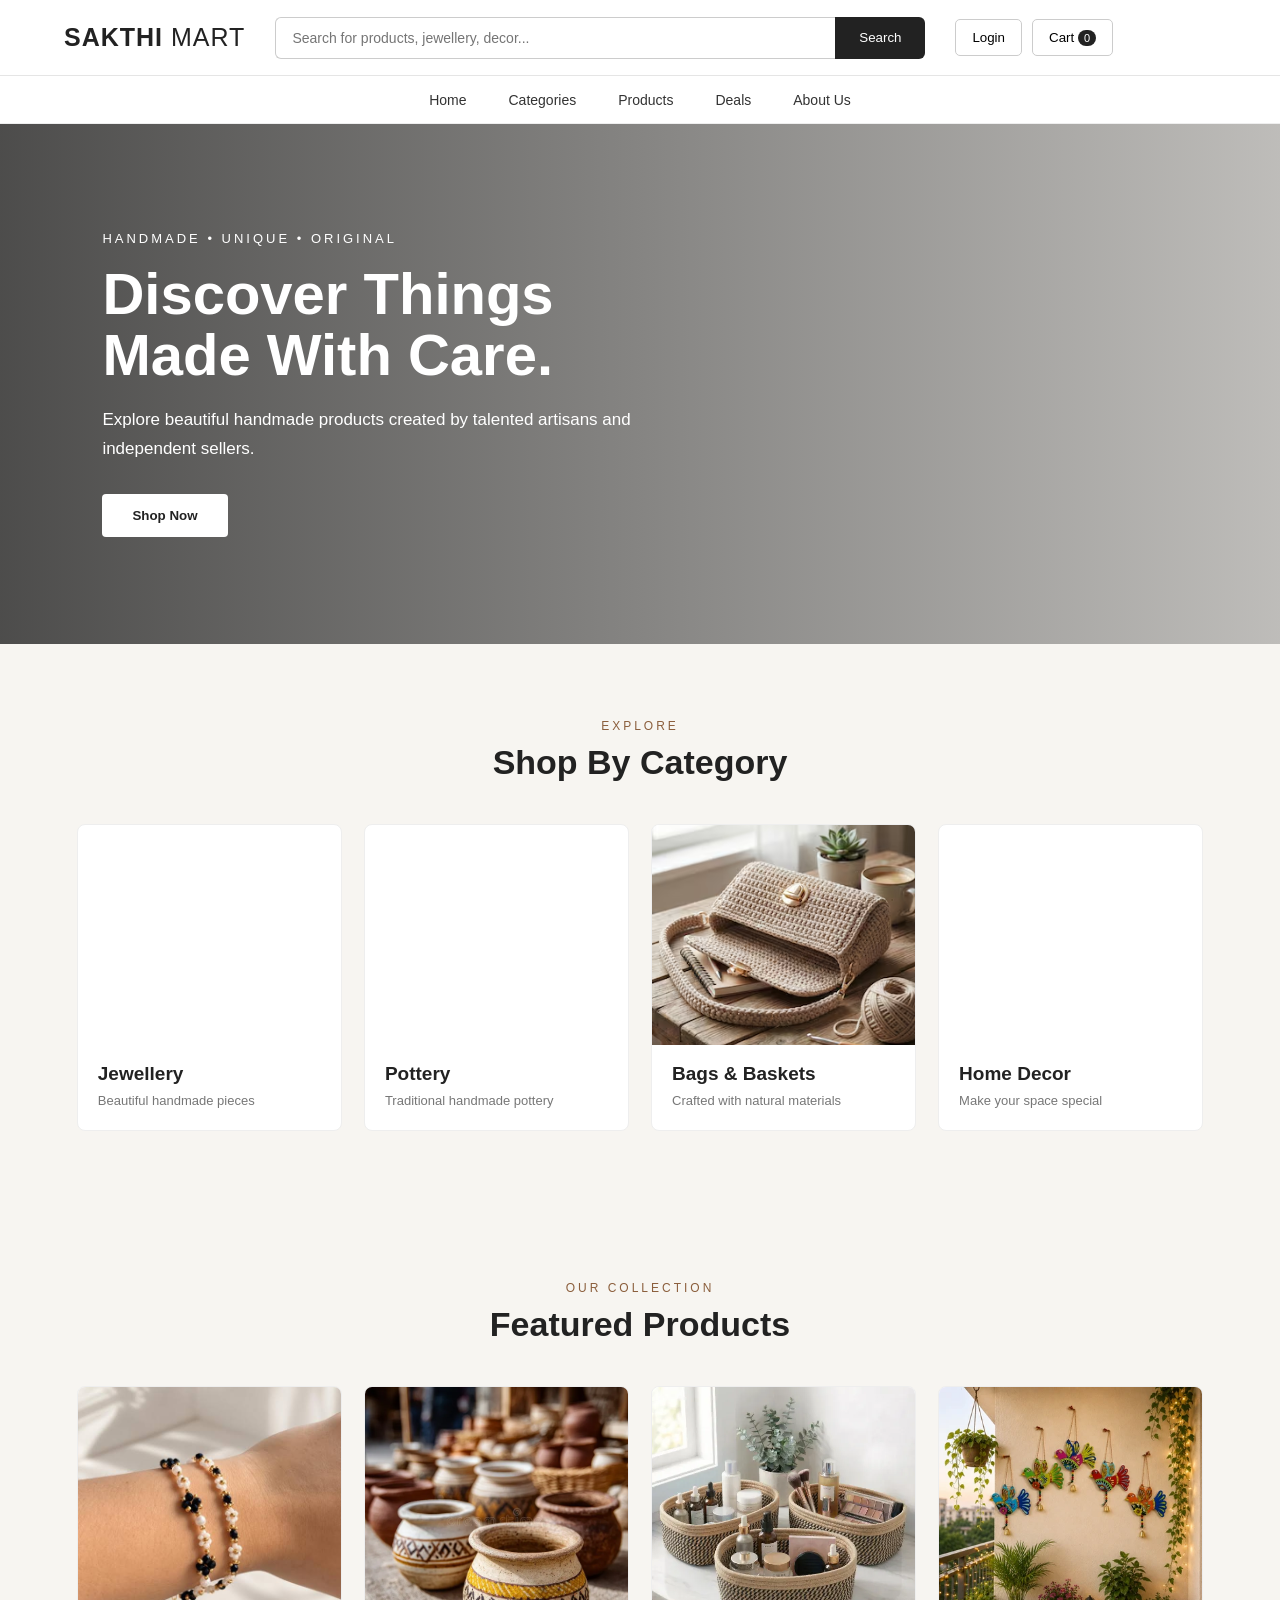
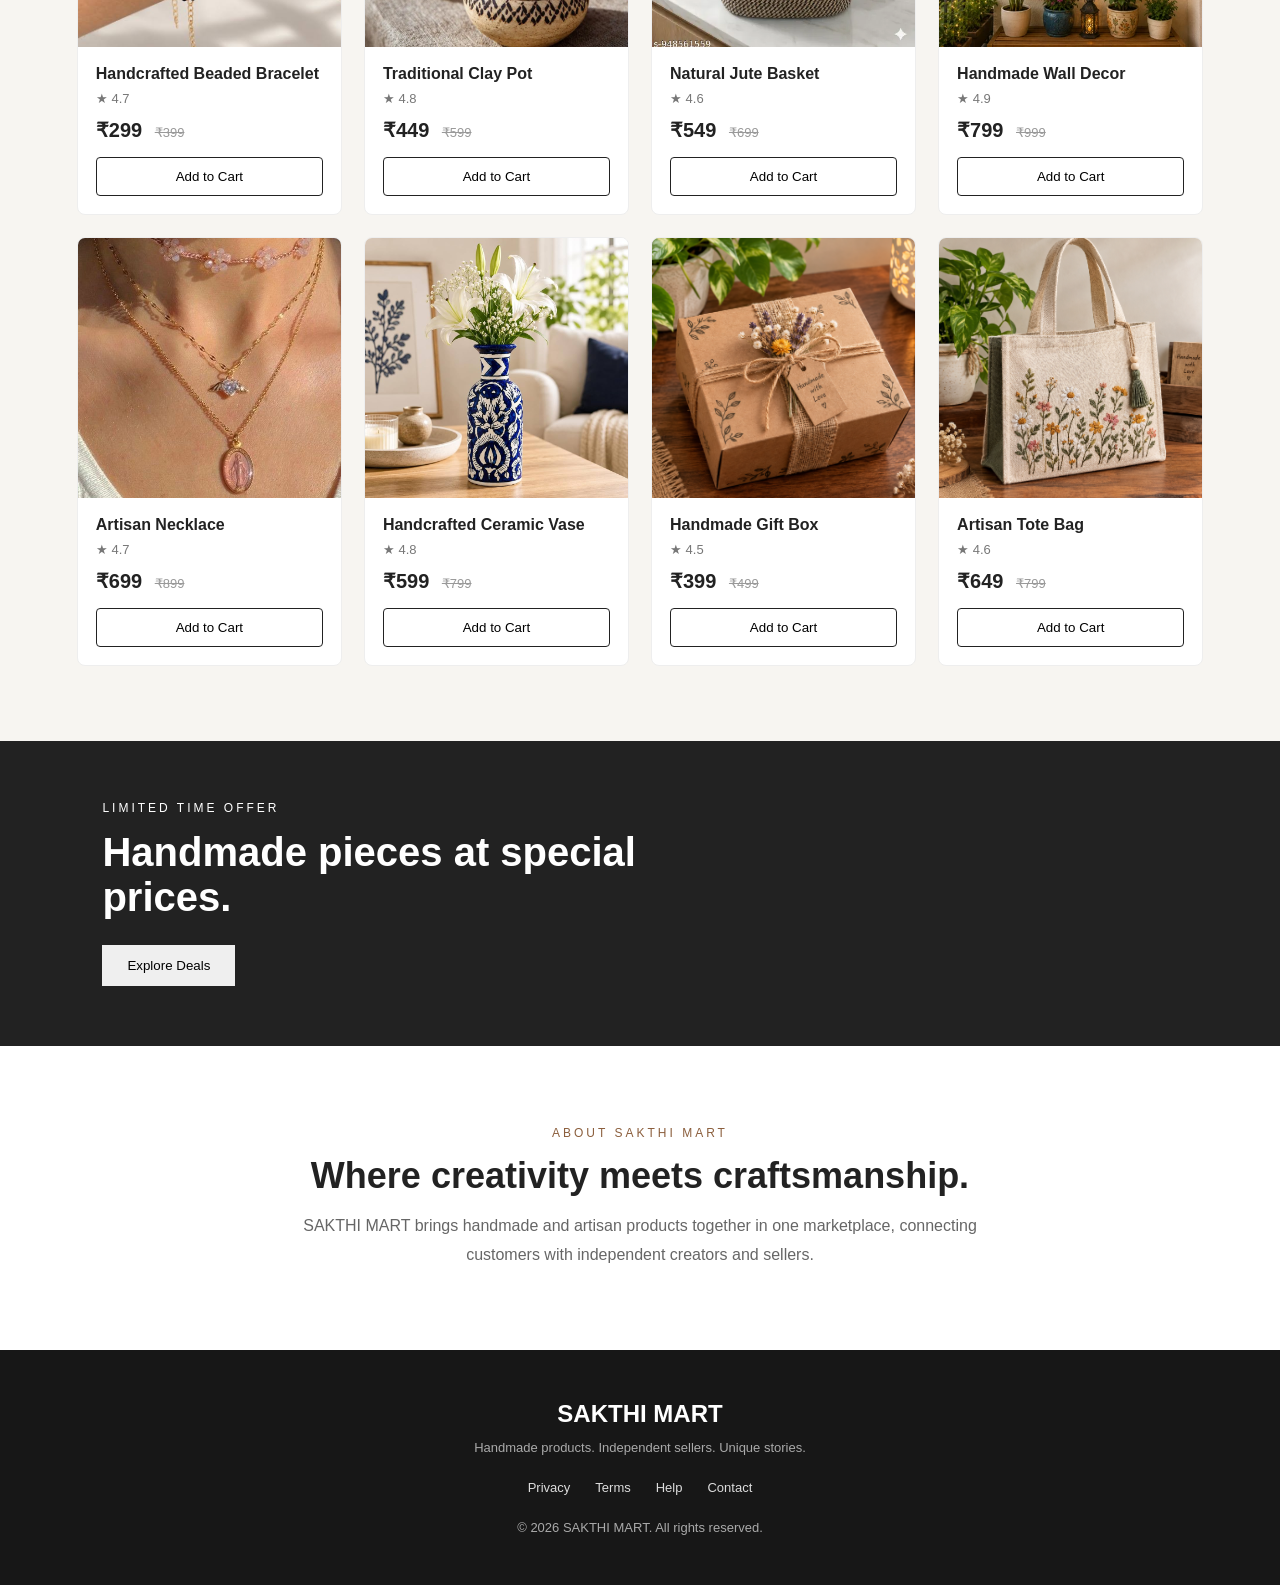
==== frontend/index.html @ 214126aa "feat: add SAKTHI MART frontend" ====
<!DOCTYPE html>
<html lang="en">
<head>
    <meta charset="UTF-8">
    <meta name="viewport" content="width=device-width, initial-scale=1.0">

    <title>SAKTHI MART | Handmade Marketplace</title>

    <link rel="stylesheet" href="style.css">
</head>

<body>

    <!-- HEADER -->
    <header class="header">

        <div class="logo">
            SAKTHI <span>MART</span>
        </div>

        <div class="search-box">
            <input 
                type="text"
                id="searchInput"
                placeholder="Search for products, jewellery, decor..."
            >
            <button onclick="searchProducts()">Search</button>
        </div>

        <div class="header-actions">
            <button onclick="showLogin()">Login</button>

            <button onclick="openCart()">
                Cart
                <span id="cartCount">0</span>
            </button>
        </div>

    </header>


    <!-- NAVIGATION -->
    <nav class="navigation">

        <a href="#home">Home</a>

        <a href="#categories">Categories</a>

        <a href="#products">Products</a>

        <a href="#deals">Deals</a>

        <a href="#about">About Us</a>

    </nav>


    <!-- HERO SECTION -->
    <section class="hero" id="home">

        <div class="hero-content">

            <p class="small-title">
                HANDMADE • UNIQUE • ORIGINAL
            </p>

            <h1>
                Discover Things<br>
                Made With Care.
            </h1>

            <p>
                Explore beautiful handmade products created
                by talented artisans and independent sellers.
            </p>

            <button class="shop-button" onclick="scrollToProducts()">
                Shop Now
            </button>

        </div>

    </section>


    <!-- CATEGORIES -->
    <section class="categories-section" id="categories">

        <div class="section-heading">

            <p>EXPLORE</p>

            <h2>Shop By Category</h2>

        </div>


        <div class="category-grid">

            <div class="category-card">
                <div class="category-image jewellery"></div>
                <h3>Jewellery</h3>
                <p>Beautiful handmade pieces</p>
            </div>


            <div class="category-card">
                <div class="category-image pottery"></div>
                <h3>Pottery</h3>
                <p>Traditional handmade pottery</p>
            </div>


            <div class="category-card">
                <div class="category-image bags"></div>
                <h3>Bags & Baskets</h3>
                <p>Crafted with natural materials</p>
            </div>


            <div class="category-card">
                <div class="category-image decor"></div>
                <h3>Home Decor</h3>
                <p>Make your space special</p>
            </div>

        </div>

    </section>


    <!-- PRODUCTS -->
    <section class="products-section" id="products">

        <div class="section-heading">

            <p>OUR COLLECTION</p>

            <h2>Featured Products</h2>

        </div>


        <div class="product-grid" id="productGrid">

            <!-- Products will be added using JavaScript -->

        </div>

    </section>


    <!-- DEALS -->
    <section class="deal-section" id="deals">

        <div>

            <p>LIMITED TIME OFFER</p>

            <h2>Handmade pieces at special prices.</h2>

            <button onclick="scrollToProducts()">
                Explore Deals
            </button>

        </div>

    </section>


    <!-- ABOUT -->
    <section class="about-section" id="about">

        <div>

            <p>ABOUT SAKTHI MART</p>

            <h2>Where creativity meets craftsmanship.</h2>

            <p>
                SAKTHI MART brings handmade and artisan products
                together in one marketplace, connecting customers
                with independent creators and sellers.
            </p>

        </div>

    </section>


    <!-- FOOTER -->
    <footer>

        <div class="footer-logo">
            SAKTHI MART
        </div>

        <p>
            Handmade products. Independent sellers. Unique stories.
        </p>

        <div class="footer-links">

            <a href="#">Privacy</a>
            <a href="#">Terms</a>
            <a href="#">Help</a>
            <a href="#">Contact</a>

        </div>

        <p class="copyright">
            © 2026 SAKTHI MART. All rights reserved.
        </p>

    </footer>


    <!-- CART PANEL -->
    <div class="cart-panel" id="cartPanel">

        <div class="cart-header">

            <h2>Your Cart</h2>

            <button onclick="closeCart()">×</button>

        </div>

        <div id="cartItems">

            <p class="empty-cart">
                Your cart is empty.
            </p>

        </div>

        <div class="cart-bottom">

            <strong>
                Total: ₹<span id="cartTotal">0</span>
            </strong>

            <button onclick="checkout()">
                Proceed to Checkout
            </button>

        </div>

    </div>


    <!-- LOGIN POPUP -->
    <div class="modal" id="loginModal">

        <div class="modal-box">

            <button class="close-modal" onclick="closeLogin()">
                ×
            </button>

            <h2>Welcome Back</h2>

            <p>Login to continue shopping.</p>

            <input
                type="text"
                id="loginEmail"
                placeholder="Email"
            >

            <input
                type="password"
                id="loginPassword"
                placeholder="Password"
            >

            <button onclick="loginUser()">
                Login
            </button>

        </div>

    </div>


    <script src="script.js"></script>

</body>
</html>
---- frontend/style.css ----
* {
    margin: 0;
    padding: 0;
    box-sizing: border-box;
}

html {
    scroll-behavior: smooth;
}

body {
    font-family: Arial, Helvetica, sans-serif;
    background: #f7f5f1;
    color: #222;
}

/* HEADER */

.header {
    height: 76px;
    background: #ffffff;
    display: flex;
    align-items: center;
    gap: 30px;
    padding: 0 5%;
    border-bottom: 1px solid #e5e5e5;
    position: sticky;
    top: 0;
    z-index: 1000;
}

.logo {
    font-size: 25px;
    font-weight: 800;
    letter-spacing: 1px;
    white-space: nowrap;
}

.logo span {
    font-weight: 400;
}

.search-box {
    flex: 1;
    max-width: 650px;
    display: flex;
    height: 42px;
}

.search-box input {
    flex: 1;
    border: 1px solid #ccc;
    border-right: none;
    padding: 0 16px;
    font-size: 14px;
    outline: none;
    border-radius: 6px 0 0 6px;
}

.search-box button {
    width: 90px;
    border: none;
    background: #222;
    color: white;
    border-radius: 0 6px 6px 0;
    cursor: pointer;
}

.header-actions {
    display: flex;
    gap: 10px;
}

.header-actions button {
    border: 1px solid #ccc;
    background: white;
    padding: 10px 16px;
    border-radius: 5px;
    cursor: pointer;
}

#cartCount {
    background: #222;
    color: white;
    padding: 2px 6px;
    border-radius: 10px;
    font-size: 11px;
}

/* NAVIGATION */

.navigation {
    height: 48px;
    background: white;
    display: flex;
    justify-content: center;
    align-items: center;
    gap: 42px;
    border-bottom: 1px solid #eee;
}

.navigation a {
    text-decoration: none;
    color: #333;
    font-size: 14px;
}

.navigation a:hover {
    color: #8b5e3c;
}

/* HERO */

.hero {
    min-height: 520px;
    background:
        linear-gradient(
            90deg,
            rgba(20, 20, 20, 0.75),
            rgba(20, 20, 20, 0.25)
        ),
        url("assets/hero.jpg");

    background-size: cover;
    background-position: center;
    display: flex;
    align-items: center;
    padding: 70px 8%;
    color: white;
}

.hero-content {
    max-width: 620px;
}

.small-title {
    font-size: 13px;
    letter-spacing: 3px;
    margin-bottom: 18px;
}

.hero h1 {
    font-size: 58px;
    line-height: 1.05;
    margin-bottom: 20px;
}

.hero-content > p:not(.small-title) {
    font-size: 17px;
    line-height: 1.7;
    max-width: 550px;
}

.shop-button {
    margin-top: 30px;
    padding: 14px 30px;
    border: none;
    background: white;
    color: #222;
    font-weight: bold;
    cursor: pointer;
    border-radius: 4px;
}

/* SECTION */

.categories-section,
.products-section {
    padding: 75px 6%;
}

.section-heading {
    text-align: center;
    margin-bottom: 42px;
}

.section-heading p {
    color: #8b5e3c;
    font-size: 12px;
    letter-spacing: 3px;
    margin-bottom: 10px;
}

.section-heading h2 {
    font-size: 34px;
}

/* CATEGORY */

.category-grid {
    display: grid;
    grid-template-columns: repeat(4, 1fr);
    gap: 22px;
}

.category-card {
    background: white;
    padding-bottom: 22px;
    border-radius: 8px;
    overflow: hidden;
    border: 1px solid #eee;
    transition: 0.3s;
}

.category-card:hover {
    transform: translateY(-5px);
    box-shadow: 0 10px 30px rgba(0,0,0,0.08);
}

.category-card h3,
.category-card p {
    padding-left: 20px;
    padding-right: 20px;
}

.category-card h3 {
    margin-top: 18px;
    font-size: 19px;
}

.category-card p {
    margin-top: 8px;
    color: #777;
    font-size: 13px;
}

.category-image {
    height: 220px;
    background-size: cover;
    background-position: center;
}

.jewellery {
    background-image: url("assets/jewellery.jpg");
}

.pottery {
    background-image: url("assets/pottery.jpg");
}

.bags {
    background-image: url("assets/bags.jpg");
}

.decor {
    background-image: url("assets/decor.jpg");
}

/* PRODUCTS */

.product-grid {
    display: grid;
    grid-template-columns: repeat(4, 1fr);
    gap: 22px;
}

.product-card {
    background: white;
    border-radius: 8px;
    overflow: hidden;
    border: 1px solid #eee;
    transition: 0.3s;
}

.product-card:hover {
    transform: translateY(-4px);
    box-shadow: 0 10px 25px rgba(0,0,0,0.08);
}

.product-image {
    height: 260px;
    background-size: cover;
    background-position: center;
}

.product-info {
    padding: 18px;
}

.product-info h3 {
    font-size: 16px;
    margin-bottom: 8px;
}

.rating {
    font-size: 13px;
    color: #777;
    margin-bottom: 12px;
}

.price {
    font-size: 20px;
    font-weight: bold;
}

.old-price {
    color: #999;
    text-decoration: line-through;
    font-size: 13px;
    margin-left: 7px;
}

.add-cart {
    width: 100%;
    margin-top: 15px;
    padding: 11px;
    border: 1px solid #222;
    background: white;
    cursor: pointer;
    border-radius: 4px;
}

.add-cart:hover {
    background: #222;
    color: white;
}

/* DEAL */

.deal-section {
    min-height: 300px;
    background: #222;
    color: white;
    display: flex;
    align-items: center;
    padding: 60px 8%;
}

.deal-section p {
    letter-spacing: 3px;
    font-size: 12px;
    margin-bottom: 15px;
}

.deal-section h2 {
    font-size: 40px;
    max-width: 650px;
}

.deal-section button {
    margin-top: 25px;
    padding: 13px 25px;
    border: none;
    cursor: pointer;
}

/* ABOUT */

.about-section {
    padding: 80px 12%;
    background: white;
    text-align: center;
}

.about-section > div {
    max-width: 750px;
    margin: auto;
}

.about-section p:first-child {
    color: #8b5e3c;
    letter-spacing: 3px;
    font-size: 12px;
}

.about-section h2 {
    font-size: 36px;
    margin: 15px 0;
}

.about-section p:last-child {
    color: #666;
    line-height: 1.8;
}

/* FOOTER */

footer {
    background: #171717;
    color: white;
    text-align: center;
    padding: 50px 20px;
}

.footer-logo {
    font-size: 24px;
    font-weight: bold;
    margin-bottom: 12px;
}

footer > p {
    color: #aaa;
    font-size: 13px;
}

.footer-links {
    margin: 25px 0;
    display: flex;
    justify-content: center;
    gap: 25px;
}

.footer-links a {
    color: #ddd;
    text-decoration: none;
    font-size: 13px;
}

.copyright {
    margin-top: 20px;
}

/* CART */

.cart-panel {
    position: fixed;
    top: 0;
    right: -430px;
    width: 400px;
    height: 100vh;
    background: white;
    z-index: 3000;
    box-shadow: -5px 0 25px rgba(0,0,0,0.15);
    transition: 0.3s;
    padding: 25px;
}

.cart-panel.active {
    right: 0;
}

.cart-header {
    display: flex;
    justify-content: space-between;
    align-items: center;
    padding-bottom: 20px;
    border-bottom: 1px solid #eee;
}

.cart-header button,
.close-modal {
    border: none;
    background: none;
    font-size: 28px;
    cursor: pointer;
}

.empty-cart {
    text-align: center;
    color: #777;
    margin-top: 80px;
}

.cart-bottom {
    position: absolute;
    bottom: 25px;
    left: 25px;
    right: 25px;
}

.cart-bottom button {
    width: 100%;
    margin-top: 15px;
    padding: 14px;
    background: #222;
    color: white;
    border: none;
    cursor: pointer;
}

/* LOGIN */

.modal {
    position: fixed;
    inset: 0;
    background: rgba(0,0,0,0.6);
    display: none;
    justify-content: center;
    align-items: center;
    z-index: 4000;
}

.modal.active {
    display: flex;
}

.modal-box {
    width: 380px;
    background: white;
    padding: 35px;
    border-radius: 8px;
    position: relative;
}

.modal-box h2 {
    margin-bottom: 8px;
}

.modal-box p {
    color: #777;
    margin-bottom: 25px;
}

.modal-box input {
    width: 100%;
    padding: 13px;
    margin-bottom: 12px;
    border: 1px solid #ccc;
}

.modal-box > button:not(.close-modal) {
    width: 100%;
    padding: 13px;
    background: #222;
    color: white;
    border: none;
    cursor: pointer;
}

.close-modal {
    position: absolute;
    top: 10px;
    right: 15px;
}

/* MOBILE */

@media (max-width: 900px) {

    .header {
        flex-wrap: wrap;
        height: auto;
        padding: 15px;
    }

    .search-box {
        order: 3;
        width: 100%;
        max-width: none;
    }

    .navigation {
        gap: 15px;
        overflow-x: auto;
        justify-content: flex-start;
        padding: 0 15px;
    }

    .hero h1 {
        font-size: 42px;
    }

    .category-grid,
    .product-grid {
        grid-template-columns: repeat(2, 1fr);
    }
}

@media (max-width: 600px) {

    .category-grid,
    .product-grid {
        grid-template-columns: 1fr;
    }

    .hero {
        min-height: 450px;
        padding: 40px 25px;
    }

    .hero h1 {
        font-size: 36px;
    }

    .deal-section h2 {
        font-size: 30px;
    }

    .cart-panel {
        width: 100%;
        right: -100%;
    }
}
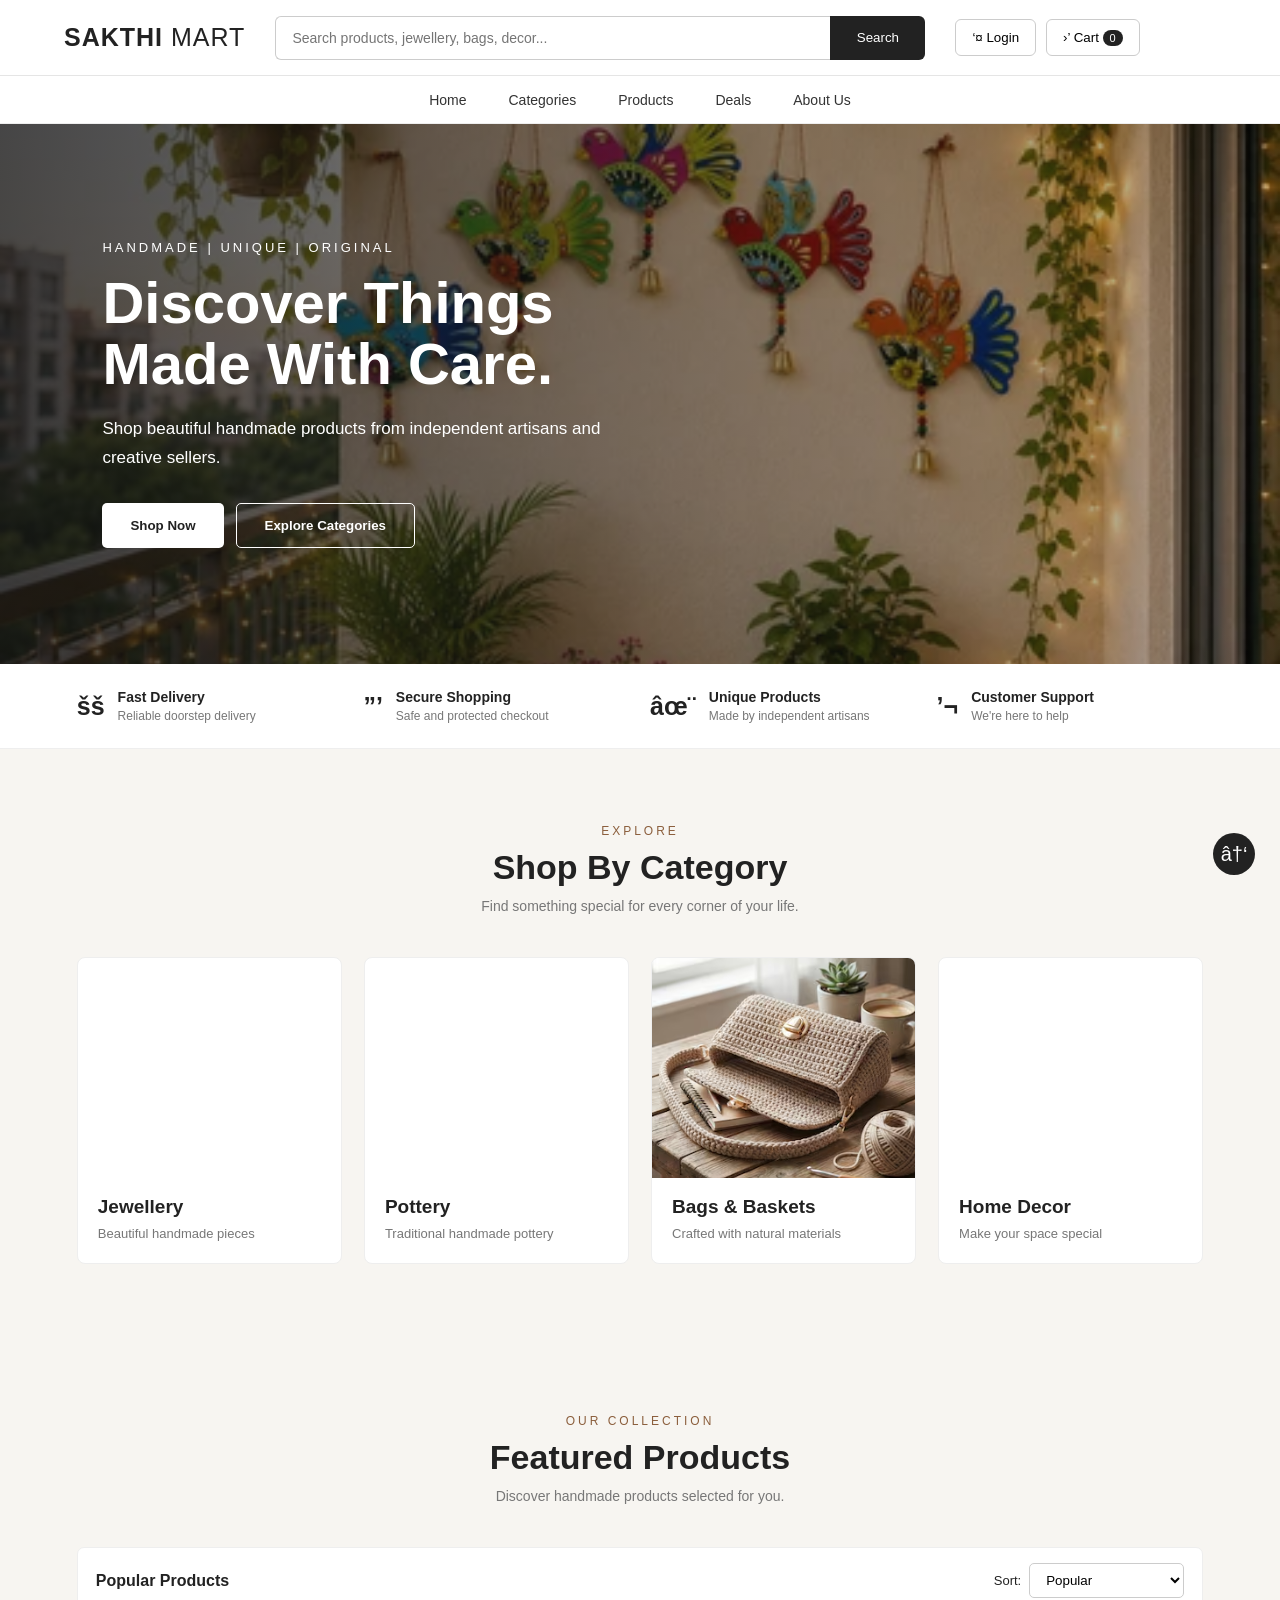
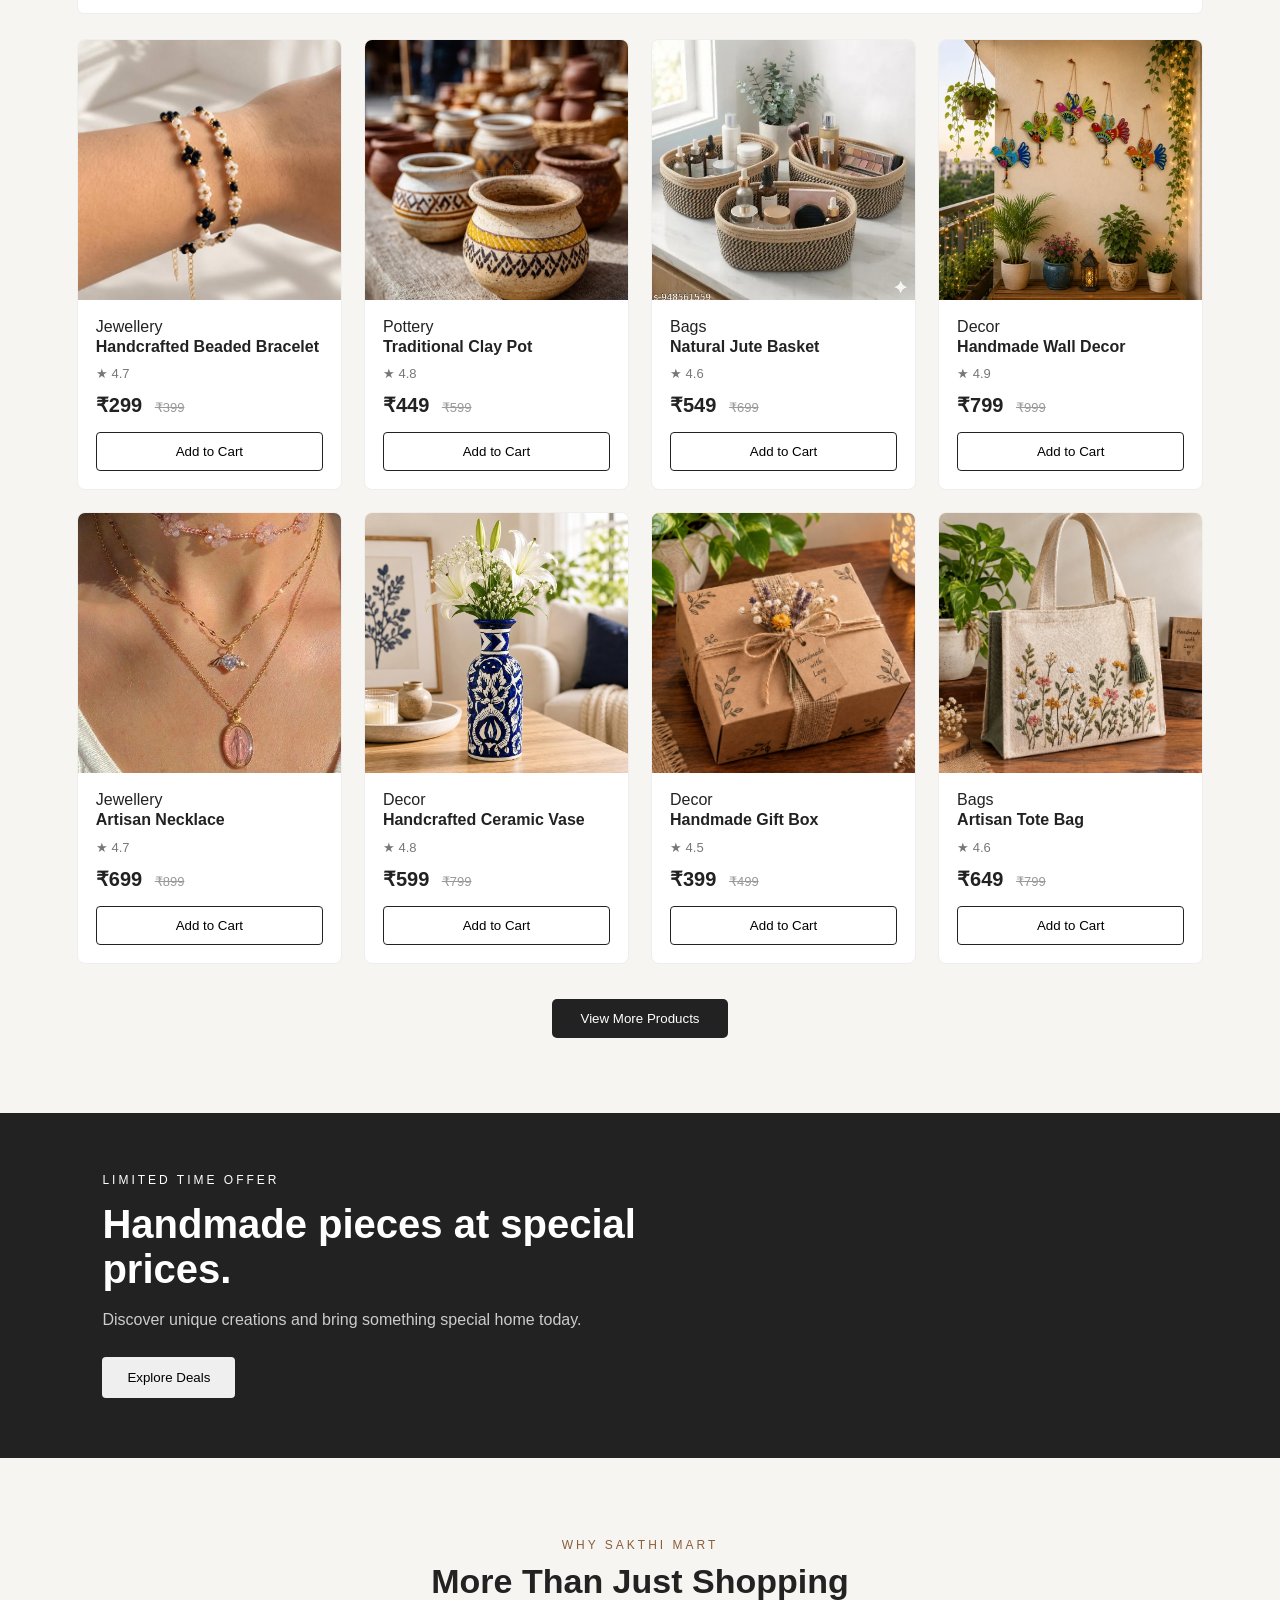
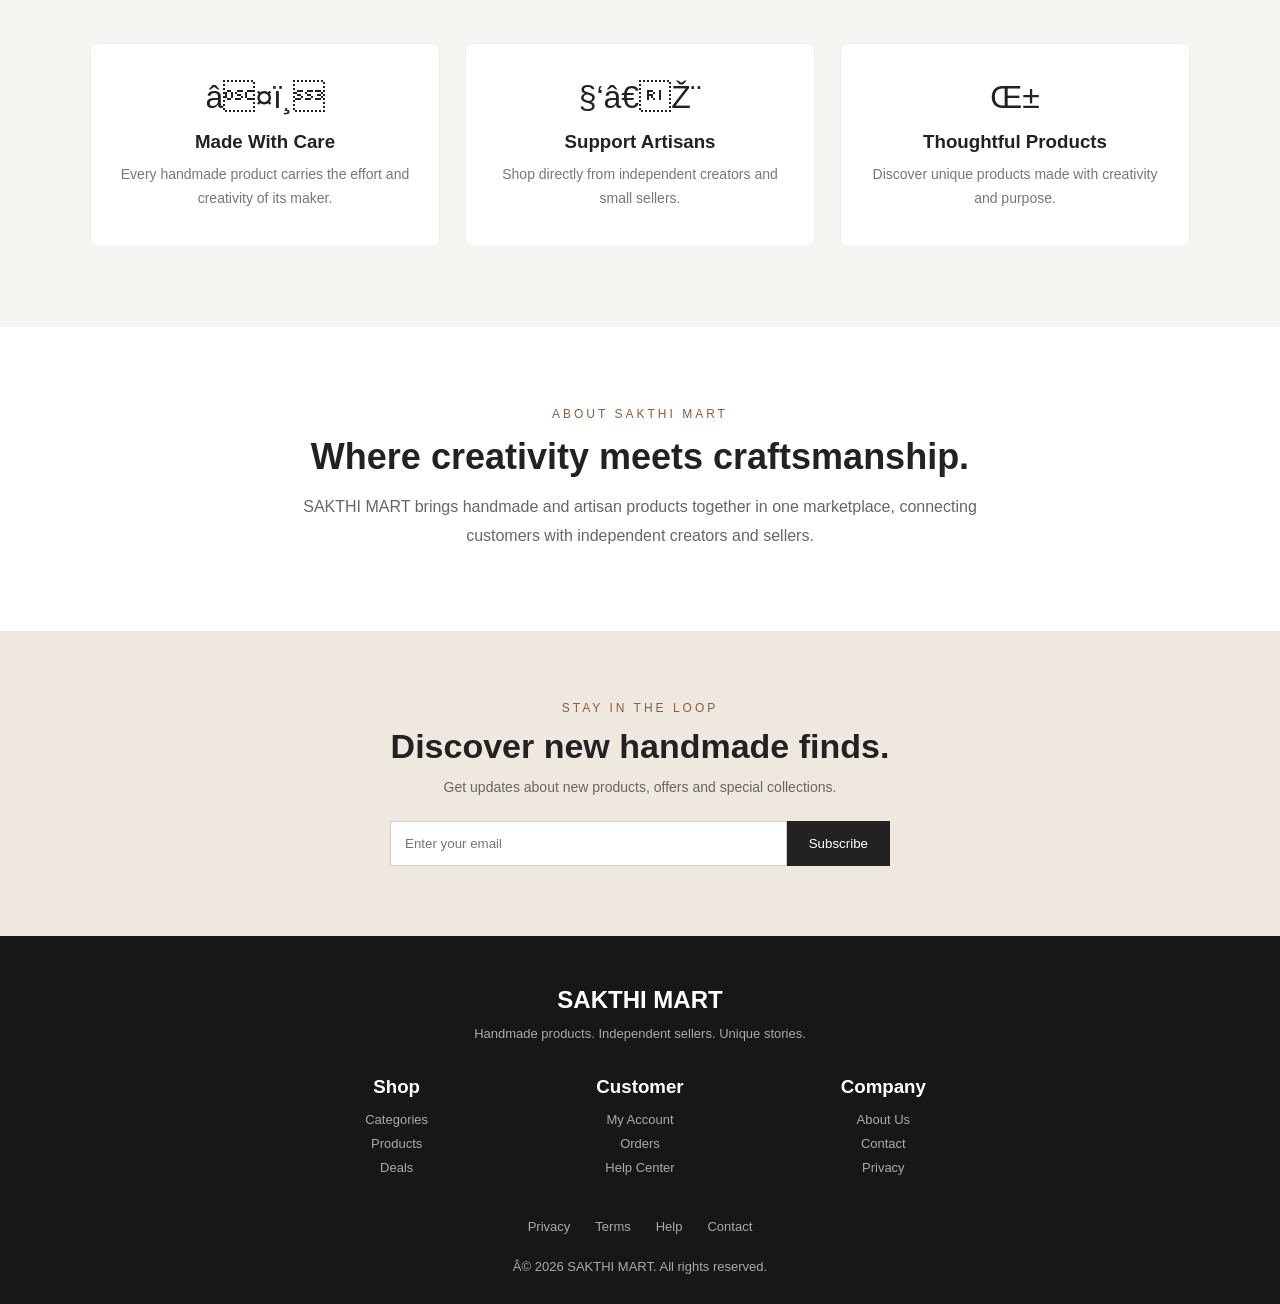
==== commit 5aa43033: "feat: upgrade ecommerce frontend" ====
--- a/frontend/index.html
+++ b/frontend/index.html
@@ -1,5 +1,6 @@
-<!DOCTYPE html>
+﻿<!DOCTYPE html>
 <html lang="en">
+
 <head>
     <meta charset="UTF-8">
     <meta name="viewport" content="width=device-width, initial-scale=1.0">
@@ -11,7 +12,8 @@
 
 <body>
 
-    <!-- HEADER -->
+    <!-- ================= HEADER ================= -->
+
     <header class="header">
 
         <div class="logo">
@@ -19,27 +21,38 @@
         </div>
 
         <div class="search-box">
-            <input 
+
+            <input
                 type="text"
                 id="searchInput"
-                placeholder="Search for products, jewellery, decor..."
+                placeholder="Search products, jewellery, bags, decor..."
+                onkeydown="if(event.key === 'Enter') searchProducts()"
             >
-            <button onclick="searchProducts()">Search</button>
+
+            <button onclick="searchProducts()">
+                Search
+            </button>
+
         </div>
 
         <div class="header-actions">
-            <button onclick="showLogin()">Login</button>
+
+            <button onclick="showLogin()">
+                ‘¤ Login
+            </button>
 
             <button onclick="openCart()">
-                Cart
+                ›’ Cart
                 <span id="cartCount">0</span>
             </button>
+
         </div>
 
     </header>
 
 
-    <!-- NAVIGATION -->
+    <!-- ================= NAVIGATION ================= -->
+
     <nav class="navigation">
 
         <a href="#home">Home</a>
@@ -55,13 +68,14 @@
     </nav>
 
 
-    <!-- HERO SECTION -->
+    <!-- ================= HERO ================= -->
+
     <section class="hero" id="home">
 
         <div class="hero-content">
 
             <p class="small-title">
-                HANDMADE • UNIQUE • ORIGINAL
+                HANDMADE | UNIQUE | ORIGINAL
             </p>
 
             <h1>
@@ -70,21 +84,75 @@
             </h1>
 
             <p>
-                Explore beautiful handmade products created
-                by talented artisans and independent sellers.
-            </p>
-
-            <button class="shop-button" onclick="scrollToProducts()">
-                Shop Now
-            </button>
+                Shop beautiful handmade products from
+                independent artisans and creative sellers.
+            </p>
+
+            <div class="hero-buttons">
+
+                <button
+                    class="shop-button"
+                    onclick="scrollToProducts()">
+                    Shop Now
+                </button>
+
+                <button
+                    class="secondary-button"
+                    onclick="document.getElementById('categories').scrollIntoView({behavior:'smooth'})">
+                    Explore Categories
+                </button>
+
+            </div>
 
         </div>
 
     </section>
 
 
-    <!-- CATEGORIES -->
-    <section class="categories-section" id="categories">
+    <!-- ================= TRUST BAR ================= -->
+
+    <section class="trust-bar">
+
+        <div class="trust-item">
+            <strong>šš</strong>
+            <div>
+                <b>Fast Delivery</b>
+                <span>Reliable doorstep delivery</span>
+            </div>
+        </div>
+
+        <div class="trust-item">
+            <strong>”’</strong>
+            <div>
+                <b>Secure Shopping</b>
+                <span>Safe and protected checkout</span>
+            </div>
+        </div>
+
+        <div class="trust-item">
+            <strong>âœ¨</strong>
+            <div>
+                <b>Unique Products</b>
+                <span>Made by independent artisans</span>
+            </div>
+        </div>
+
+        <div class="trust-item">
+            <strong>’¬</strong>
+            <div>
+                <b>Customer Support</b>
+                <span>We're here to help</span>
+            </div>
+        </div>
+
+    </section>
+
+
+    <!-- ================= CATEGORIES ================= -->
+
+    <section
+        class="categories-section"
+        id="categories">
 
         <div class="section-heading">
 
@@ -92,36 +160,72 @@
 
             <h2>Shop By Category</h2>
 
+            <span>
+                Find something special for every corner of your life.
+            </span>
+
         </div>
 
 
         <div class="category-grid">
 
-            <div class="category-card">
+            <div
+                class="category-card"
+                onclick="searchCategory('Jewellery')">
+
                 <div class="category-image jewellery"></div>
+
                 <h3>Jewellery</h3>
-                <p>Beautiful handmade pieces</p>
-            </div>
-
-
-            <div class="category-card">
+
+                <p>
+                    Beautiful handmade pieces
+                </p>
+
+            </div>
+
+
+            <div
+                class="category-card"
+                onclick="searchCategory('Pottery')">
+
                 <div class="category-image pottery"></div>
+
                 <h3>Pottery</h3>
-                <p>Traditional handmade pottery</p>
-            </div>
-
-
-            <div class="category-card">
+
+                <p>
+                    Traditional handmade pottery
+                </p>
+
+            </div>
+
+
+            <div
+                class="category-card"
+                onclick="searchCategory('Bags')">
+
                 <div class="category-image bags"></div>
+
                 <h3>Bags & Baskets</h3>
-                <p>Crafted with natural materials</p>
-            </div>
-
-
-            <div class="category-card">
+
+                <p>
+                    Crafted with natural materials
+                </p>
+
+            </div>
+
+
+            <div
+                class="category-card"
+                onclick="searchCategory('Decor')">
+
                 <div class="category-image decor"></div>
+
                 <h3>Home Decor</h3>
-                <p>Make your space special</p>
+
+                <p>
+                    Make your space special
+                </p>
+
             </div>
 
         </div>
@@ -129,8 +233,11 @@
     </section>
 
 
-    <!-- PRODUCTS -->
-    <section class="products-section" id="products">
+    <!-- ================= PRODUCTS ================= -->
+
+    <section
+        class="products-section"
+        id="products">
 
         <div class="section-heading">
 
@@ -138,57 +245,242 @@
 
             <h2>Featured Products</h2>
 
-        </div>
-
-
-        <div class="product-grid" id="productGrid">
-
-            <!-- Products will be added using JavaScript -->
+            <span>
+                Discover handmade products selected for you.
+            </span>
+
+        </div>
+
+
+        <!-- PRODUCT FILTER BAR -->
+
+        <div class="product-toolbar">
+
+            <div>
+                <strong>Popular Products</strong>
+            </div>
+
+            <div class="sort-box">
+
+                <label for="sortProducts">
+                    Sort:
+                </label>
+
+                <select id="sortProducts">
+                    <option value="popular">
+                        Popular
+                    </option>
+
+                    <option value="low">
+                        Price: Low to High
+                    </option>
+
+                    <option value="high">
+                        Price: High to Low
+                    </option>
+                </select>
+
+            </div>
+
+        </div>
+
+
+        <!-- PRODUCT GRID -->
+
+        <div
+            class="product-grid"
+            id="productGrid">
+
+            <!-- Products are loaded by JavaScript -->
+
+        </div>
+
+
+        <div class="view-more">
+
+            <button
+                onclick="scrollToProducts()">
+                View More Products
+            </button>
 
         </div>
 
     </section>
 
 
-    <!-- DEALS -->
-    <section class="deal-section" id="deals">
+    <!-- ================= DEALS ================= -->
+
+    <section
+        class="deal-section"
+        id="deals">
+
+        <div class="deal-content">
+
+            <p>
+                LIMITED TIME OFFER
+            </p>
+
+            <h2>
+                Handmade pieces at special prices.
+            </h2>
+
+            <span>
+                Discover unique creations and bring
+                something special home today.
+            </span>
+
+            <button
+                onclick="scrollToProducts()">
+                Explore Deals
+            </button>
+
+        </div>
+
+    </section>
+
+
+    <!-- ================= WHY SAKTHI MART ================= -->
+
+    <section class="why-section">
+
+        <div class="section-heading">
+
+            <p>WHY SAKTHI MART</p>
+
+            <h2>
+                More Than Just Shopping
+            </h2>
+
+        </div>
+
+
+        <div class="why-grid">
+
+            <div class="why-card">
+
+                <div class="why-icon">
+                    â¤ï¸
+                </div>
+
+                <h3>
+                    Made With Care
+                </h3>
+
+                <p>
+                    Every handmade product carries
+                    the effort and creativity of its maker.
+                </p>
+
+            </div>
+
+
+            <div class="why-card">
+
+                <div class="why-icon">
+                    §‘â€Ž¨
+                </div>
+
+                <h3>
+                    Support Artisans
+                </h3>
+
+                <p>
+                    Shop directly from independent
+                    creators and small sellers.
+                </p>
+
+            </div>
+
+
+            <div class="why-card">
+
+                <div class="why-icon">
+                    Œ±
+                </div>
+
+                <h3>
+                    Thoughtful Products
+                </h3>
+
+                <p>
+                    Discover unique products made
+                    with creativity and purpose.
+                </p>
+
+            </div>
+
+        </div>
+
+    </section>
+
+
+    <!-- ================= ABOUT ================= -->
+
+    <section
+        class="about-section"
+        id="about">
 
         <div>
 
-            <p>LIMITED TIME OFFER</p>
-
-            <h2>Handmade pieces at special prices.</h2>
-
-            <button onclick="scrollToProducts()">
-                Explore Deals
-            </button>
+            <p>
+                ABOUT SAKTHI MART
+            </p>
+
+            <h2>
+                Where creativity meets craftsmanship.
+            </h2>
+
+            <p>
+                SAKTHI MART brings handmade and artisan
+                products together in one marketplace,
+                connecting customers with independent
+                creators and sellers.
+            </p>
 
         </div>
 
     </section>
 
 
-    <!-- ABOUT -->
-    <section class="about-section" id="about">
-
-        <div>
-
-            <p>ABOUT SAKTHI MART</p>
-
-            <h2>Where creativity meets craftsmanship.</h2>
+    <!-- ================= NEWSLETTER ================= -->
+
+    <section class="newsletter-section">
+
+        <div class="newsletter-content">
 
             <p>
-                SAKTHI MART brings handmade and artisan products
-                together in one marketplace, connecting customers
-                with independent creators and sellers.
-            </p>
+                STAY IN THE LOOP
+            </p>
+
+            <h2>
+                Discover new handmade finds.
+            </h2>
+
+            <span>
+                Get updates about new products,
+                offers and special collections.
+            </span>
+
+            <div class="newsletter-form">
+
+                <input
+                    type="email"
+                    placeholder="Enter your email">
+
+                <button
+                    onclick="alert('Thank you for subscribing!')">
+                    Subscribe
+                </button>
+
+            </div>
 
         </div>
 
     </section>
 
 
-    <!-- FOOTER -->
+    <!-- ================= FOOTER ================= -->
+
     <footer>
 
         <div class="footer-logo">
@@ -199,32 +491,115 @@
             Handmade products. Independent sellers. Unique stories.
         </p>
 
+
+        <div class="footer-columns">
+
+            <div>
+
+                <h3>Shop</h3>
+
+                <a href="#categories">
+                    Categories
+                </a>
+
+                <a href="#products">
+                    Products
+                </a>
+
+                <a href="#deals">
+                    Deals
+                </a>
+
+            </div>
+
+
+            <div>
+
+                <h3>Customer</h3>
+
+                <a href="#">
+                    My Account
+                </a>
+
+                <a href="#">
+                    Orders
+                </a>
+
+                <a href="#">
+                    Help Center
+                </a>
+
+            </div>
+
+
+            <div>
+
+                <h3>Company</h3>
+
+                <a href="#about">
+                    About Us
+                </a>
+
+                <a href="#">
+                    Contact
+                </a>
+
+                <a href="#">
+                    Privacy
+                </a>
+
+            </div>
+
+        </div>
+
+
         <div class="footer-links">
 
-            <a href="#">Privacy</a>
-            <a href="#">Terms</a>
-            <a href="#">Help</a>
-            <a href="#">Contact</a>
-
-        </div>
+            <a href="#">
+                Privacy
+            </a>
+
+            <a href="#">
+                Terms
+            </a>
+
+            <a href="#">
+                Help
+            </a>
+
+            <a href="#">
+                Contact
+            </a>
+
+        </div>
+
 
         <p class="copyright">
-            © 2026 SAKTHI MART. All rights reserved.
+            Â© 2026 SAKTHI MART. All rights reserved.
         </p>
 
     </footer>
 
 
-    <!-- CART PANEL -->
-    <div class="cart-panel" id="cartPanel">
+    <!-- ================= CART PANEL ================= -->
+
+    <div
+        class="cart-panel"
+        id="cartPanel">
 
         <div class="cart-header">
 
-            <h2>Your Cart</h2>
-
-            <button onclick="closeCart()">×</button>
-
-        </div>
+            <h2>
+                Your Cart
+            </h2>
+
+            <button
+                onclick="closeCart()">
+                Ã—
+            </button>
+
+        </div>
+
 
         <div id="cartItems">
 
@@ -234,13 +609,23 @@
 
         </div>
 
+
         <div class="cart-bottom">
 
-            <strong>
-                Total: ₹<span id="cartTotal">0</span>
-            </strong>
-
-            <button onclick="checkout()">
+            <div class="cart-summary">
+
+                <strong>
+                    Total
+                </strong>
+
+                <strong>
+                    â‚¹<span id="cartTotal">0</span>
+                </strong>
+
+            </div>
+
+            <button
+                onclick="checkout()">
                 Proceed to Checkout
             </button>
 
@@ -249,41 +634,75 @@
     </div>
 
 
-    <!-- LOGIN POPUP -->
-    <div class="modal" id="loginModal">
+    <!-- ================= LOGIN MODAL ================= -->
+
+    <div
+        class="modal"
+        id="loginModal">
 
         <div class="modal-box">
 
-            <button class="close-modal" onclick="closeLogin()">
-                ×
-            </button>
-
-            <h2>Welcome Back</h2>
-
-            <p>Login to continue shopping.</p>
+            <button
+                class="close-modal"
+                onclick="closeLogin()">
+                Ã—
+            </button>
+
+
+            <div class="modal-icon">
+                ‘‹
+            </div>
+
+            <h2>
+                Welcome Back
+            </h2>
+
+            <p>
+                Login to continue shopping.
+            </p>
+
 
             <input
                 type="text"
                 id="loginEmail"
-                placeholder="Email"
-            >
+                placeholder="Email">
+
 
             <input
                 type="password"
                 id="loginPassword"
-                placeholder="Password"
-            >
-
-            <button onclick="loginUser()">
+                placeholder="Password">
+
+
+            <button
+                onclick="loginUser()">
                 Login
             </button>
 
+
+            <p class="login-help">
+                New to SAKTHI MART?
+                Registration will be connected next.
+            </p>
+
         </div>
 
     </div>
 
 
+    <!-- ================= BACK TO TOP ================= -->
+
+    <button
+        class="back-to-top"
+        onclick="window.scrollTo({top:0, behavior:'smooth'})">
+        â†‘
+    </button>
+
+
     <script src="script.js"></script>
 
 </body>
+
 </html>
+
+
--- a/frontend/style.css
+++ b/frontend/style.css
@@ -14,15 +14,15 @@
     color: #222;
 }
 
-/* HEADER */
+/* ================= HEADER ================= */
 
 .header {
-    height: 76px;
-    background: #ffffff;
+    min-height: 76px;
+    background: #fff;
     display: flex;
     align-items: center;
     gap: 30px;
-    padding: 0 5%;
+    padding: 12px 5%;
     border-bottom: 1px solid #e5e5e5;
     position: sticky;
     top: 0;
@@ -44,7 +44,7 @@
     flex: 1;
     max-width: 650px;
     display: flex;
-    height: 42px;
+    height: 44px;
 }
 
 .search-box input {
@@ -57,13 +57,21 @@
     border-radius: 6px 0 0 6px;
 }
 
+.search-box input:focus {
+    border-color: #8b5e3c;
+}
+
 .search-box button {
-    width: 90px;
+    width: 95px;
     border: none;
     background: #222;
-    color: white;
+    color: #fff;
     border-radius: 0 6px 6px 0;
     cursor: pointer;
+}
+
+.search-box button:hover {
+    background: #8b5e3c;
 }
 
 .header-actions {
@@ -73,25 +81,30 @@
 
 .header-actions button {
     border: 1px solid #ccc;
-    background: white;
+    background: #fff;
     padding: 10px 16px;
-    border-radius: 5px;
-    cursor: pointer;
+    border-radius: 6px;
+    cursor: pointer;
+}
+
+.header-actions button:hover {
+    border-color: #222;
+    background: #f7f7f7;
 }
 
 #cartCount {
     background: #222;
-    color: white;
-    padding: 2px 6px;
+    color: #fff;
+    padding: 2px 7px;
     border-radius: 10px;
     font-size: 11px;
 }
 
-/* NAVIGATION */
+/* ================= NAVIGATION ================= */
 
 .navigation {
     height: 48px;
-    background: white;
+    background: #fff;
     display: flex;
     justify-content: center;
     align-items: center;
@@ -103,34 +116,35 @@
     text-decoration: none;
     color: #333;
     font-size: 14px;
+    font-weight: 500;
 }
 
 .navigation a:hover {
     color: #8b5e3c;
 }
 
-/* HERO */
+/* ================= HERO ================= */
 
 .hero {
-    min-height: 520px;
+    min-height: 540px;
     background:
         linear-gradient(
             90deg,
-            rgba(20, 20, 20, 0.75),
+            rgba(20, 20, 20, 0.78),
             rgba(20, 20, 20, 0.25)
         ),
-        url("assets/hero.jpg");
+        url("assets/decor-product.jpg");
 
     background-size: cover;
     background-position: center;
     display: flex;
     align-items: center;
     padding: 70px 8%;
-    color: white;
+    color: #fff;
 }
 
 .hero-content {
-    max-width: 620px;
+    max-width: 650px;
 }
 
 .small-title {
@@ -151,18 +165,75 @@
     max-width: 550px;
 }
 
+.hero-buttons {
+    display: flex;
+    gap: 12px;
+    margin-top: 30px;
+}
+
+.shop-button,
+.secondary-button {
+    padding: 14px 28px;
+    border-radius: 5px;
+    cursor: pointer;
+    font-weight: bold;
+}
+
 .shop-button {
-    margin-top: 30px;
-    padding: 14px 30px;
     border: none;
-    background: white;
+    background: #fff;
     color: #222;
-    font-weight: bold;
-    cursor: pointer;
-    border-radius: 4px;
-}
-
-/* SECTION */
+}
+
+.shop-button:hover {
+    background: #eee;
+}
+
+.secondary-button {
+    border: 1px solid #fff;
+    background: transparent;
+    color: #fff;
+}
+
+.secondary-button:hover {
+    background: #fff;
+    color: #222;
+}
+
+/* ================= TRUST BAR ================= */
+
+.trust-bar {
+    background: #fff;
+    padding: 25px 6%;
+    display: grid;
+    grid-template-columns: repeat(4, 1fr);
+    gap: 20px;
+    border-bottom: 1px solid #eee;
+}
+
+.trust-item {
+    display: flex;
+    align-items: center;
+    gap: 13px;
+}
+
+.trust-item > strong {
+    font-size: 25px;
+}
+
+.trust-item b {
+    display: block;
+    font-size: 14px;
+    margin-bottom: 4px;
+}
+
+.trust-item span {
+    display: block;
+    color: #777;
+    font-size: 12px;
+}
+
+/* ================= SECTIONS ================= */
 
 .categories-section,
 .products-section {
@@ -183,9 +254,15 @@
 
 .section-heading h2 {
     font-size: 34px;
-}
-
-/* CATEGORY */
+    margin-bottom: 10px;
+}
+
+.section-heading span {
+    color: #777;
+    font-size: 14px;
+}
+
+/* ================= CATEGORIES ================= */
 
 .category-grid {
     display: grid;
@@ -194,17 +271,18 @@
 }
 
 .category-card {
-    background: white;
+    background: #fff;
     padding-bottom: 22px;
     border-radius: 8px;
     overflow: hidden;
     border: 1px solid #eee;
+    cursor: pointer;
     transition: 0.3s;
 }
 
 .category-card:hover {
     transform: translateY(-5px);
-    box-shadow: 0 10px 30px rgba(0,0,0,0.08);
+    box-shadow: 0 10px 30px rgba(0, 0, 0, 0.08);
 }
 
 .category-card h3,
@@ -246,7 +324,33 @@
     background-image: url("assets/decor.jpg");
 }
 
-/* PRODUCTS */
+/* ================= PRODUCTS ================= */
+
+.product-toolbar {
+    max-width: 1200px;
+    margin: 0 auto 25px;
+    background: #fff;
+    border: 1px solid #eee;
+    padding: 15px 18px;
+    display: flex;
+    justify-content: space-between;
+    align-items: center;
+    border-radius: 7px;
+}
+
+.sort-box {
+    display: flex;
+    align-items: center;
+    gap: 8px;
+    font-size: 13px;
+}
+
+.sort-box select {
+    padding: 8px 12px;
+    border: 1px solid #ccc;
+    border-radius: 5px;
+    background: #fff;
+}
 
 .product-grid {
     display: grid;
@@ -255,7 +359,7 @@
 }
 
 .product-card {
-    background: white;
+    background: #fff;
     border-radius: 8px;
     overflow: hidden;
     border: 1px solid #eee;
@@ -264,7 +368,7 @@
 
 .product-card:hover {
     transform: translateY(-4px);
-    box-shadow: 0 10px 25px rgba(0,0,0,0.08);
+    box-shadow: 0 10px 25px rgba(0, 0, 0, 0.08);
 }
 
 .product-image {
@@ -280,6 +384,7 @@
 .product-info h3 {
     font-size: 16px;
     margin-bottom: 8px;
+    line-height: 1.4;
 }
 
 .rating {
@@ -305,28 +410,42 @@
     margin-top: 15px;
     padding: 11px;
     border: 1px solid #222;
-    background: white;
+    background: #fff;
     cursor: pointer;
     border-radius: 4px;
 }
 
 .add-cart:hover {
     background: #222;
-    color: white;
-}
-
-/* DEAL */
+    color: #fff;
+}
+
+.view-more {
+    text-align: center;
+    margin-top: 35px;
+}
+
+.view-more button {
+    padding: 12px 28px;
+    background: #222;
+    color: #fff;
+    border: none;
+    border-radius: 5px;
+    cursor: pointer;
+}
+
+/* ================= DEALS ================= */
 
 .deal-section {
-    min-height: 300px;
+    min-height: 330px;
     background: #222;
-    color: white;
+    color: #fff;
     display: flex;
     align-items: center;
     padding: 60px 8%;
 }
 
-.deal-section p {
+.deal-content p {
     letter-spacing: 3px;
     font-size: 12px;
     margin-bottom: 15px;
@@ -335,20 +454,66 @@
 .deal-section h2 {
     font-size: 40px;
     max-width: 650px;
+    margin-bottom: 15px;
+}
+
+.deal-content > span {
+    display: block;
+    color: #ccc;
+    line-height: 1.6;
 }
 
 .deal-section button {
     margin-top: 25px;
     padding: 13px 25px;
     border: none;
-    cursor: pointer;
-}
-
-/* ABOUT */
+    border-radius: 4px;
+    cursor: pointer;
+}
+
+/* ================= WHY ================= */
+
+.why-section {
+    background: #f7f5f1;
+    padding: 80px 6%;
+}
+
+.why-grid {
+    display: grid;
+    grid-template-columns: repeat(3, 1fr);
+    gap: 25px;
+    max-width: 1100px;
+    margin: auto;
+}
+
+.why-card {
+    background: #fff;
+    padding: 35px 25px;
+    text-align: center;
+    border: 1px solid #eee;
+    border-radius: 8px;
+}
+
+.why-icon {
+    font-size: 32px;
+    margin-bottom: 15px;
+}
+
+.why-card h3 {
+    margin-bottom: 10px;
+}
+
+.why-card p {
+    color: #777;
+    font-size: 14px;
+    line-height: 1.7;
+}
+
+/* ================= ABOUT ================= */
 
 .about-section {
     padding: 80px 12%;
-    background: white;
+    background: #fff;
     text-align: center;
 }
 
@@ -373,13 +538,63 @@
     line-height: 1.8;
 }
 
-/* FOOTER */
+/* ================= NEWSLETTER ================= */
+
+.newsletter-section {
+    background: #eee8df;
+    padding: 70px 20px;
+    text-align: center;
+}
+
+.newsletter-content {
+    max-width: 650px;
+    margin: auto;
+}
+
+.newsletter-content > p {
+    color: #8b5e3c;
+    letter-spacing: 3px;
+    font-size: 12px;
+}
+
+.newsletter-content h2 {
+    font-size: 34px;
+    margin: 12px 0;
+}
+
+.newsletter-content > span {
+    color: #666;
+    font-size: 14px;
+}
+
+.newsletter-form {
+    display: flex;
+    max-width: 500px;
+    margin: 25px auto 0;
+}
+
+.newsletter-form input {
+    flex: 1;
+    border: 1px solid #ccc;
+    padding: 14px;
+    outline: none;
+}
+
+.newsletter-form button {
+    padding: 0 22px;
+    border: none;
+    background: #222;
+    color: #fff;
+    cursor: pointer;
+}
+
+/* ================= FOOTER ================= */
 
 footer {
     background: #171717;
-    color: white;
+    color: #fff;
     text-align: center;
-    padding: 50px 20px;
+    padding: 50px 20px 30px;
 }
 
 .footer-logo {
@@ -393,6 +608,31 @@
     font-size: 13px;
 }
 
+.footer-columns {
+    max-width: 700px;
+    margin: 35px auto;
+    display: grid;
+    grid-template-columns: repeat(3, 1fr);
+    gap: 30px;
+}
+
+.footer-columns h3 {
+    margin-bottom: 14px;
+}
+
+.footer-columns a {
+    display: block;
+    color: #aaa;
+    text-decoration: none;
+    font-size: 13px;
+    margin: 9px 0;
+}
+
+.footer-columns a:hover,
+.footer-links a:hover {
+    color: #fff;
+}
+
 .footer-links {
     margin: 25px 0;
     display: flex;
@@ -401,7 +641,7 @@
 }
 
 .footer-links a {
-    color: #ddd;
+    color: #aaa;
     text-decoration: none;
     font-size: 13px;
 }
@@ -410,7 +650,7 @@
     margin-top: 20px;
 }
 
-/* CART */
+/* ================= CART ================= */
 
 .cart-panel {
     position: fixed;
@@ -418,9 +658,9 @@
     right: -430px;
     width: 400px;
     height: 100vh;
-    background: white;
+    background: #fff;
     z-index: 3000;
-    box-shadow: -5px 0 25px rgba(0,0,0,0.15);
+    box-shadow: -5px 0 25px rgba(0, 0, 0, 0.15);
     transition: 0.3s;
     padding: 25px;
 }
@@ -456,6 +696,13 @@
     bottom: 25px;
     left: 25px;
     right: 25px;
+    background: #fff;
+}
+
+.cart-summary {
+    display: flex;
+    justify-content: space-between;
+    font-size: 17px;
 }
 
 .cart-bottom button {
@@ -463,17 +710,18 @@
     margin-top: 15px;
     padding: 14px;
     background: #222;
-    color: white;
+    color: #fff;
     border: none;
     cursor: pointer;
-}
-
-/* LOGIN */
+    border-radius: 4px;
+}
+
+/* ================= LOGIN ================= */
 
 .modal {
     position: fixed;
     inset: 0;
-    background: rgba(0,0,0,0.6);
+    background: rgba(0, 0, 0, 0.6);
     display: none;
     justify-content: center;
     align-items: center;
@@ -486,10 +734,16 @@
 
 .modal-box {
     width: 380px;
-    background: white;
+    background: #fff;
     padding: 35px;
-    border-radius: 8px;
+    border-radius: 10px;
     position: relative;
+    box-shadow: 0 20px 60px rgba(0, 0, 0, 0.2);
+}
+
+.modal-icon {
+    font-size: 30px;
+    margin-bottom: 10px;
 }
 
 .modal-box h2 {
@@ -506,15 +760,29 @@
     padding: 13px;
     margin-bottom: 12px;
     border: 1px solid #ccc;
+    border-radius: 4px;
+    outline: none;
+}
+
+.modal-box input:focus {
+    border-color: #8b5e3c;
 }
 
 .modal-box > button:not(.close-modal) {
     width: 100%;
     padding: 13px;
     background: #222;
-    color: white;
+    color: #fff;
     border: none;
     cursor: pointer;
+    border-radius: 4px;
+}
+
+.login-help {
+    margin-top: 18px;
+    margin-bottom: 0 !important;
+    text-align: center;
+    font-size: 12px;
 }
 
 .close-modal {
@@ -523,9 +791,26 @@
     right: 15px;
 }
 
-/* MOBILE */
-
-@media (max-width: 900px) {
+/* ================= BACK TO TOP ================= */
+
+.back-to-top {
+    position: fixed;
+    right: 25px;
+    bottom: 25px;
+    width: 42px;
+    height: 42px;
+    border: none;
+    border-radius: 50%;
+    background: #222;
+    color: #fff;
+    font-size: 20px;
+    cursor: pointer;
+    z-index: 2000;
+}
+
+/* ================= MOBILE ================= */
+
+@media (max-width: 1000px) {
 
     .header {
         flex-wrap: wrap;
@@ -539,45 +824,96 @@
         max-width: none;
     }
 
+    .trust-bar {
+        grid-template-columns: repeat(2, 1fr);
+    }
+
+    .category-grid,
+    .product-grid {
+        grid-template-columns: repeat(2, 1fr);
+    }
+}
+
+@media (max-width: 700px) {
+
     .navigation {
-        gap: 15px;
+        gap: 20px;
         overflow-x: auto;
         justify-content: flex-start;
         padding: 0 15px;
     }
 
+    .hero {
+        min-height: 480px;
+        padding: 40px 25px;
+    }
+
     .hero h1 {
-        font-size: 42px;
+        font-size: 40px;
+    }
+
+    .hero-buttons {
+        flex-direction: column;
+        align-items: flex-start;
+    }
+
+    .trust-bar {
+        grid-template-columns: 1fr;
     }
 
     .category-grid,
-    .product-grid {
-        grid-template-columns: repeat(2, 1fr);
-    }
-}
-
-@media (max-width: 600px) {
-
-    .category-grid,
-    .product-grid {
+    .product-grid,
+    .why-grid {
         grid-template-columns: 1fr;
-    }
-
-    .hero {
-        min-height: 450px;
-        padding: 40px 25px;
-    }
-
-    .hero h1 {
-        font-size: 36px;
     }
 
     .deal-section h2 {
         font-size: 30px;
+    }
+
+    .newsletter-form {
+        flex-direction: column;
+        gap: 10px;
+    }
+
+    .newsletter-form input {
+        padding: 14px;
+    }
+
+    .newsletter-form button {
+        padding: 14px;
+    }
+
+    .footer-columns {
+        grid-template-columns: 1fr;
     }
 
     .cart-panel {
         width: 100%;
         right: -100%;
     }
+}
+
+@media (max-width: 500px) {
+
+    .header-actions {
+        width: 100%;
+    }
+
+    .header-actions button {
+        flex: 1;
+    }
+
+    .hero h1 {
+        font-size: 34px;
+    }
+
+    .section-heading h2 {
+        font-size: 28px;
+    }
+
+    .categories-section,
+    .products-section {
+        padding: 55px 20px;
+    }
 }
